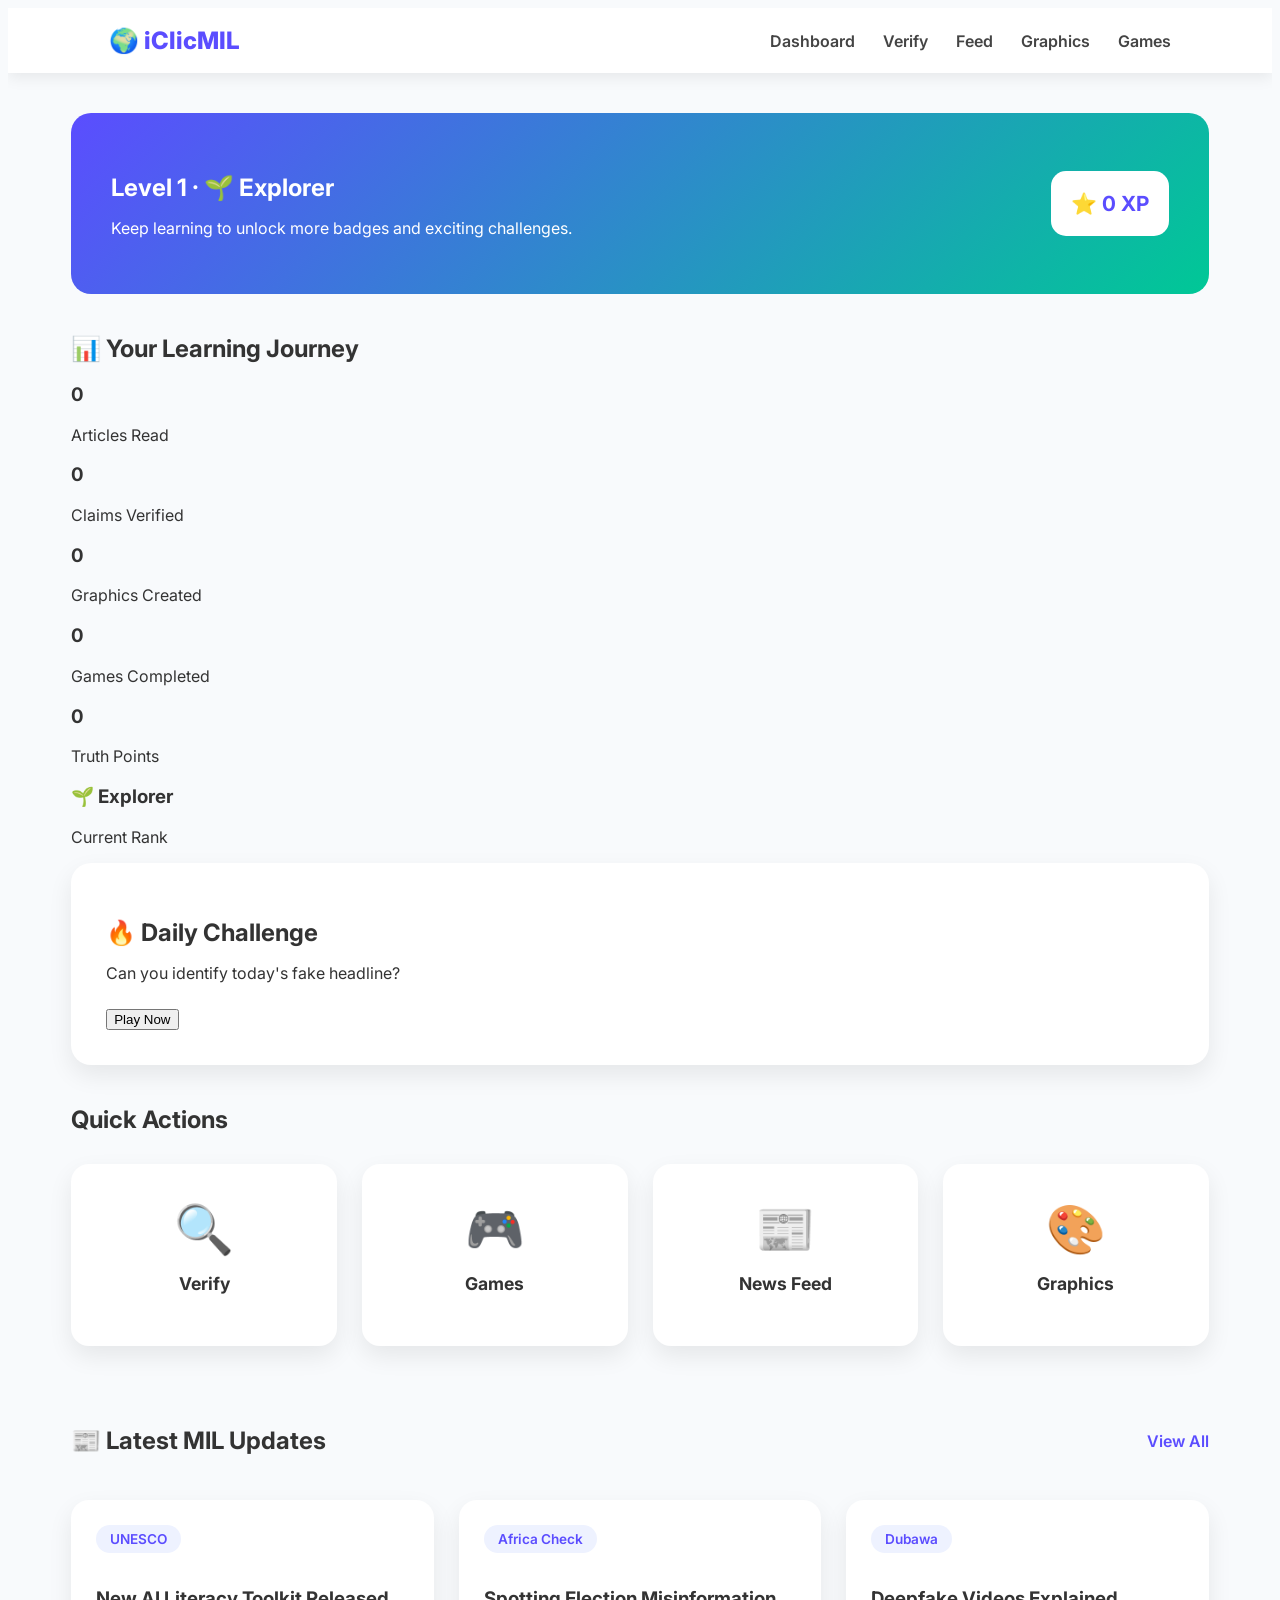
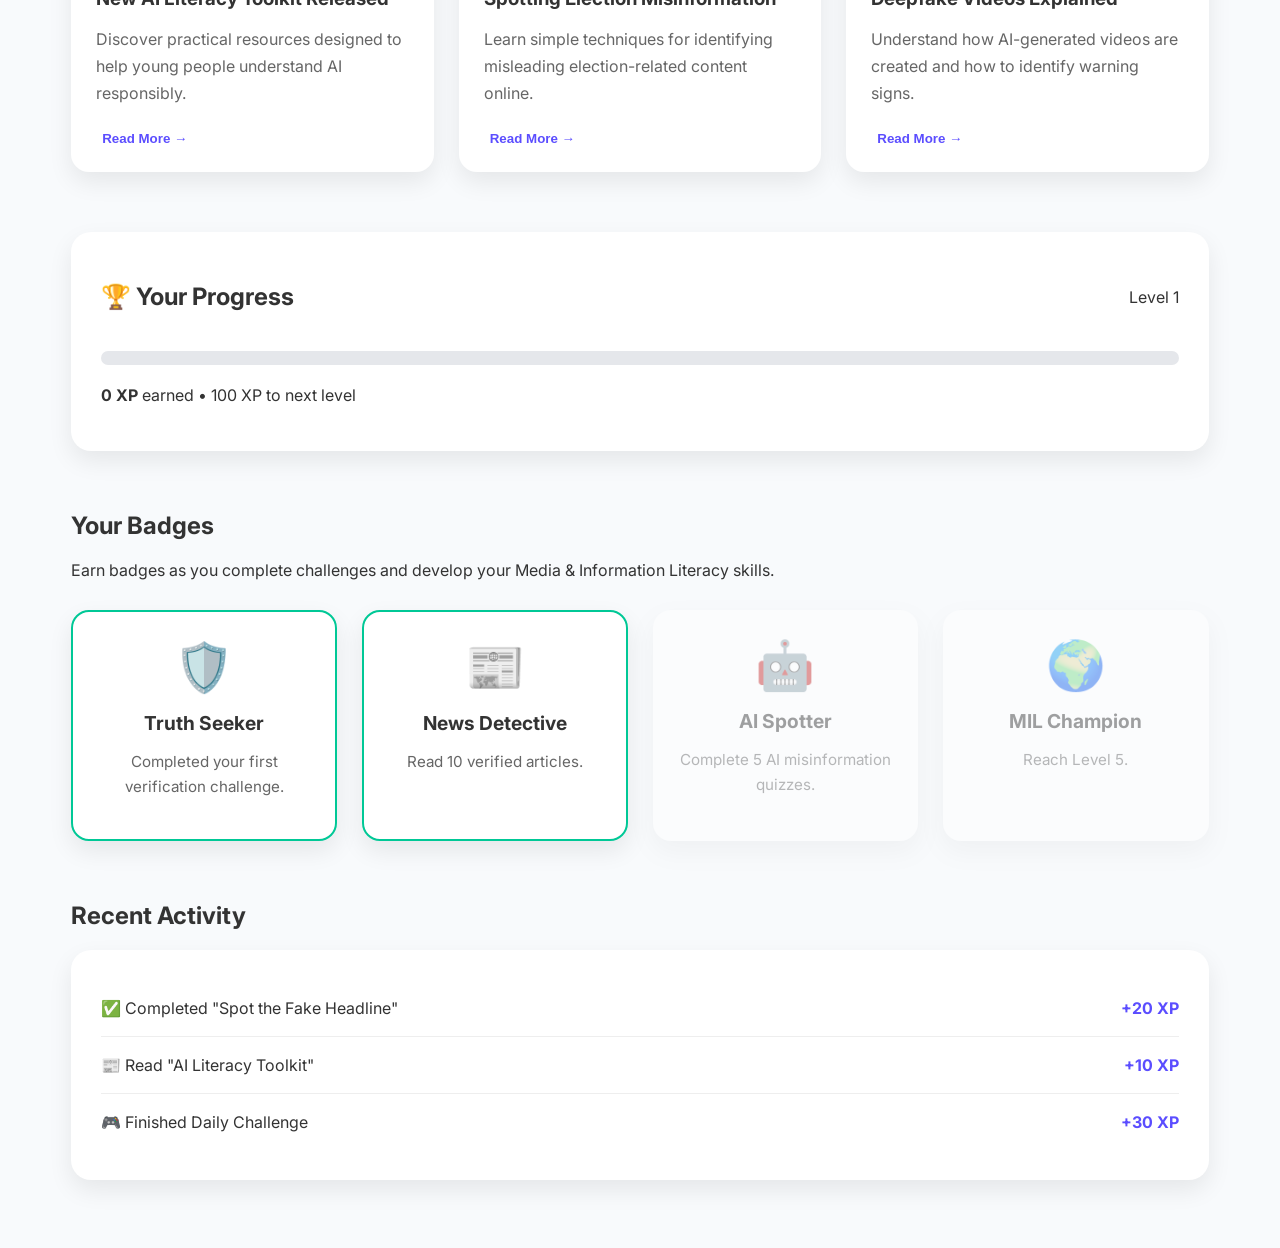
==== dashboard.html @ 87e96ed2 "Add files via upload" ====
<!DOCTYPE html>
<html lang="en">

<head>

    <meta charset="UTF-8">

    <meta name="viewport" content="width=device-width, initial-scale=1.0">

    <title>Dashboard | iClicMIL</title>

    

    <link rel="preconnect" href="https://fonts.googleapis.com">

    <link rel="preconnect" href="https://fonts.gstatic.com" crossorigin>

    <link href="https://fonts.googleapis.com/css2?family=Poppins:wght@400;600;700&family=Inter:wght@400;500;600&display=swap" rel="stylesheet">

    <link rel="stylesheet" href="dashboard.css">
    <link rel="stylesheet" href="components.css">
    <link rel="stylesheet" href="responsive.css">

</head>

<body>
<header class="main-header">

    <div class="logo">

        🌍 iClicMIL

    </div>

    <nav class="navbar">

        <a href="dashboard.html">Dashboard</a>

        <a href="verify.html">Verify</a>

        <a href="feed.html">Feed</a>

        <a href="graphics.html">Graphics</a>

        <a href="games.html">Games</a>

    </nav>

</header>




<main class="dashboard">

    <!-- Welcome Card -->

    <section class="welcome-card">

        <div>

            <h1>

                Level 1 · Beginner

            </h1>

            <p>

                Keep learning to unlock more badges and exciting challenges.

            </p>

        </div>

        <div class="xp-box">

            ⭐ 120 XP

        </div>

    </section>

    <section class="stats-card">

    <h2>📊 Your Learning Journey</h2>

    <div class="stats-grid">

        <div class="stat-box">

            <h3 id="articlesCount">0</h3>

            <p>Articles Read</p>

        </div>

        <div class="stat-box">

            <h3 id="claimsCount">0</h3>

            <p>Claims Verified</p>

        </div>

        <div class="stat-box">

            <h3 id="graphicsCount">0</h3>

            <p>Graphics Created</p>

        </div>

        <div class="stat-box">

            <h3 id="gamesCount">0</h3>

            <p>Games Completed</p>

        </div>

        <div class="stat-box">

            <h3 id="truthPoints">0</h3>

            <p>Truth Points</p>

        </div>

        <div class="stat-box">

            <h3 id="rankText">

                Explorer

            </h3>

            <p>Current Rank</p>

        </div>

    </div>

</section>





    <!-- Daily Challenge -->

    <section class="daily-challenge">

        <h2>🔥 Daily Challenge</h2>

        <p>

            Can you identify today's fake headline?

        </p>

        <button class="btn">

            Play Now

        </button>

    </section>


    <!-- Quick Actions -->

    <section class="quick-actions">

        <h2>Quick Actions</h2>

        <div class="action-grid">

            <div class="action-card">

                🔍

                <h3>Verify</h3>

            </div>

            <div class="action-card">

                🎮

                <h3>Games</h3>

            </div>

            <div class="action-card">

                📰

                <h3>News Feed</h3>

            </div>

            <div class="action-card">

                🎨

                <h3>Graphics</h3>

            </div>

        </div>

    </section>

    <!-- ===========================
        LATEST FEED
=========================== -->

<section class="latest-feed">

    <div class="feed-header">

        <h2>📰 Latest MIL Updates</h2>

        <a href="#">View All</a>

    </div>

    <div class="feed-grid">

        <article class="feed-card">

            <span class="feed-tag">UNESCO</span>

            <h3>

                New AI Literacy Toolkit Released

            </h3>

            <p>

                Discover practical resources designed to help
                young people understand AI responsibly.

            </p>

            <button class="read-btn">

                Read More →

            </button>

        </article>


        <article class="feed-card">

            <span class="feed-tag">

                Africa Check

            </span>

            <h3>

                Spotting Election Misinformation

            </h3>

            <p>

                Learn simple techniques for identifying
                misleading election-related content online.

            </p>

            <button class="read-btn">

                Read More →

            </button>

        </article>


        <article class="feed-card">

            <span class="feed-tag">

                Dubawa

            </span>

            <h3>

                Deepfake Videos Explained

            </h3>

            <p>

                Understand how AI-generated videos are created
                and how to identify warning signs.

            </p>

            <button class="read-btn">

                Read More →

            </button>

        </article>

    </div>

</section>



<!-- ===========================
        PROGRESS
=========================== -->

<section class="progress-section">

    <div class="progress-card">

        <div class="progress-header">

            <h2>🏆 Your Progress</h2>

            <span>Level 1</span>

        </div>

        <div class="progress-bar">

            <div class="progress-fill"></div>

        </div>

        <p>

            <strong>120 XP</strong> earned • 80 XP to reach Level 2

        </p>

    </div>


<!-- ===========================
        BADGES
=========================== -->

<section class="badges-section">

    <div class="section-title">

        <h2>Your Badges</h2>

        <p>

            Earn badges as you complete challenges and develop your
            Media & Information Literacy skills.

        </p>

    </div>

    <div class="badges-grid">

        <div class="badge-card earned">

            🛡️

            <h3>Truth Seeker</h3>

            <p>

                Completed your first verification challenge.

            </p>

        </div>

        <div class="badge-card earned">

            📰

            <h3>News Detective</h3>

            <p>

                Read 10 verified articles.

            </p>

        </div>

        <div class="badge-card locked">

            🤖

            <h3>AI Spotter</h3>

            <p>

                Complete 5 AI misinformation quizzes.

            </p>

        </div>

        <div class="badge-card locked">

            🌍

            <h3>MIL Champion</h3>

            <p>

                Reach Level 5.

            </p>

        </div>

    </div>

</section>

<!-- ===========================
        RECENT ACTIVITY
=========================== -->

<section class="activity-section">

    <div class="section-title">

        <h2>Recent Activity</h2>

    </div>

    <div class="activity-card">

        <div class="activity-item">

            ✅ Completed "Spot the Fake Headline"

            <span>+20 XP</span>

        </div>

        <div class="activity-item">

            📰 Read "AI Literacy Toolkit"

            <span>+10 XP</span>

        </div>

        <div class="activity-item">

            🎮 Finished Daily Challenge

            <span>+30 XP</span>

        </div>

    </div>

</section>



</main>
<script src="storage.js"></script>
<script src="dashboard.js"></script>

</body>

</html>
---- dashboard.css ----
/* ===========================
        DASHBOARD
=========================== */

@import url('https://fonts.googleapis.com/css2?family=Poppins:wght@400;600;700&family=Inter:wght@400;500;600&display=swap');


body{

    html{
        scroll-behavior: smooth;
    }

    font-family:'Inter',sans-serif;
    background:#f8fafc;
    color:#333;
    overflow-x: hidden;

}
.dashboard-header{

    display:flex;

    justify-content:space-between;

    align-items:center;

    padding:20px 8%;

    background:white;

    box-shadow:0 2px 10px rgba(0,0,0,.08);

}

.dashboard-logo{

    font-size:1.5rem;

    font-weight:700;

    color:#5B4DFF;

}

.dashboard{

    width:90%;

    max-width:1200px;

    margin:40px auto;

}

.welcome-card{

    background:linear-gradient(135deg,#5B4DFF,#00C896);

    color:white;

    border-radius:20px;

    padding:40px;

    display:flex;

    justify-content:space-between;

    align-items:center;

    margin-bottom:40px;

}

.welcome-card h1{

    margin-bottom:10px;

}

.xp-box{

    background:white;

    color:#5B4DFF;

    padding:20px;

    border-radius:15px;

    font-size:1.3rem;

    font-weight:bold;

}

.daily-challenge{

    background:white;

    padding:35px;

    border-radius:20px;

    box-shadow:0 10px 25px rgba(0,0,0,.08);

    margin-bottom:40px;

}

.daily-challenge h2{

    margin-bottom:15px;

}

.daily-challenge p{

    margin-bottom:25px;

}

.action-grid{

    display:grid;

    grid-template-columns:repeat(auto-fit,minmax(180px,1fr));

    gap:25px;

    margin-top:30px;

}

.action-card{

    background:white;

    border-radius:18px;

    padding:35px;

    text-align:center;

    box-shadow:0 10px 25px rgba(0,0,0,.08);

    transition:.3s;

    cursor:pointer;

    font-size:3rem;

}

.action-card h3{

    margin-top:15px;

    font-size:1.1rem;

}

.action-card:hover{

    transform:translateY(-8px);

    box-shadow:0 18px 35px rgba(91,77,255,.15);

}


/* ===========================
        LATEST FEED
=========================== */

.latest-feed{

    margin-top:60px;

}

.feed-header{

    display:flex;

    justify-content:space-between;

    align-items:center;

    margin-bottom:25px;

}

.feed-header a{

    text-decoration:none;

    color:#5B4DFF;

    font-weight:600;

}

.feed-grid{

    display:grid;

    grid-template-columns:repeat(auto-fit,minmax(280px,1fr));

    gap:25px;

}

.feed-card{

    background:white;

    padding:25px;

    border-radius:18px;

    box-shadow:0 10px 25px rgba(0,0,0,.08);

    transition:.3s;

}

.feed-card:hover{

    transform:translateY(-8px);

}

.feed-tag{

    display:inline-block;

    background:#EEF2FF;

    color:#5B4DFF;

    padding:6px 14px;

    border-radius:20px;

    font-size:.85rem;

    margin-bottom:15px;

    font-weight:600;

}

.feed-card h3{

    margin-bottom:15px;

}

.feed-card p{

    color:#666;

    line-height:1.7;

    margin-bottom:20px;

}

.read-btn{

    border:none;

    background:none;

    color:#5B4DFF;

    cursor:pointer;

    font-weight:600;

}



/* ===========================
        PROGRESS
=========================== */

.progress-section{

    margin-top:60px;

}

.progress-card{

    background:white;

    padding:30px;

    border-radius:20px;

    box-shadow:0 10px 25px rgba(0,0,0,.08);

}

.progress-header{

    display:flex;

    justify-content:space-between;

    align-items:center;

    margin-bottom:20px;

}

.progress-bar{

    width:100%;

    height:14px;

    background:#E5E7EB;

    border-radius:30px;

    overflow:hidden;

    margin-bottom:20px;

}

.progress-fill{

    width:60%;

    height:100%;

    background:linear-gradient(90deg,#5B4DFF,#00C896);

    border-radius:30px;

}





/* ===========================
        BADGES
=========================== */

.badges-section{

    margin-top:60px;

}

.badges-grid{

    display:grid;

    grid-template-columns:repeat(auto-fit,minmax(220px,1fr));

    gap:25px;

    margin-top:30px;

}

.badge-card{

    background:white;

    border-radius:18px;

    padding:25px;

    text-align:center;

    box-shadow:0 10px 25px rgba(0,0,0,.08);

    transition:.3s;

}

.badge-card:hover{

    transform:translateY(-8px);

}

.badge-card{

    font-size:3rem;

}

.badge-card h3{

    margin:15px 0;

    font-size:1.2rem;

}

.badge-card p{

    color:#666;

    font-size:.95rem;

    line-height:1.6;

}

.locked{

    opacity:.45;

}

.earned{

    border:2px solid #00C896;

}


/* ===========================
        RECENT ACTIVITY
=========================== */

.activity-section{

    margin:60px 0;

}

.activity-card{

    background:white;

    border-radius:20px;

    padding:30px;

    box-shadow:0 10px 25px rgba(0,0,0,.08);

}

.activity-item{

    display:flex;

    justify-content:space-between;

    align-items:center;

    padding:18px 0;

    border-bottom:1px solid #eee;

}

.activity-item:last-child{

    border-bottom:none;

}

.activity-item span{

    color:#5B4DFF;

    font-weight:700;

}
---- components.css ----
/* ====================================
   Shared Components
==================================== */

.main-header{

    display:flex;

    justify-content:space-between;

    align-items:center;

    padding:18px 8%;

    background:#ffffff;

    position:sticky;

    top:0;

    z-index:1000;

    box-shadow:0 4px 15px rgba(0,0,0,.08);

}

.logo{

    font-size:1.5rem;

    font-weight:800;

    color:#5B4DFF;

}

.navbar{

    display:flex;

    gap:28px;

    align-items:center;

}

.navbar a{

    text-decoration:none;

    color:#444;

    font-weight:600;

    transition:.3s;

    position:relative;

}

.navbar a:hover{

    color:#5B4DFF;

}

.navbar a::after{

    content:"";

    position:absolute;

    left:0;

    bottom:-6px;

    width:0;

    height:2px;

    background:#5B4DFF;

    transition:.3s;

}

.navbar a:hover::after{

    width:100%;

}

/* Mobile */

@media(max-width:768px){

.main-header{

    flex-direction:column;

    gap:15px;

}

.navbar{

    flex-wrap:wrap;

    justify-content:center;

    gap:18px;

}

}
---- responsive.css ----
/* =========================================
   iClicMIL RESPONSIVE DESIGN
   Phase 3 - Mobile & Tablet
========================================= */


/* =========================================
   GLOBAL MOBILE FIXES
========================================= */

* {
    box-sizing: border-box;
}

html,
body {
    max-width: 100%;
    overflow-x: hidden;
}

img,
canvas {
    max-width: 100%;
    height: auto;
}


/* =========================================
   TABLET
   768px and below
========================================= */

@media (max-width: 768px) {

    /* -----------------------------
       HEADER / NAVBAR
    ----------------------------- */

    .main-header {
        padding: 14px 20px;
        flex-wrap: wrap;
        gap: 12px;
    }

    .logo {
        font-size: 20px;
    }

    .navbar {
        width: 100%;
        display: flex;
        justify-content: center;
        flex-wrap: wrap;
        gap: 8px;
    }

    .navbar a {
        font-size: 14px;
        padding: 8px 10px;
    }


    /* -----------------------------
       MAIN CONTENT
    ----------------------------- */

    .dashboard,
    main {
        width: 100%;
        max-width: 100%;
        padding-left: 18px;
        padding-right: 18px;
    }


    /* -----------------------------
       WELCOME CARD
    ----------------------------- */

    .welcome-card {
        flex-direction: column;
        align-items: flex-start;
        gap: 18px;
    }

    .welcome-card h1 {
        font-size: 28px;
    }

    .xp-box {
        align-self: stretch;
        text-align: center;
    }


    /* -----------------------------
       DAILY CHALLENGE
    ----------------------------- */

    .daily-challenge {
        padding: 22px;
    }


    /* -----------------------------
       QUICK ACTIONS
    ----------------------------- */

    .action-grid {
        grid-template-columns: repeat(2, 1fr);
        gap: 14px;
    }


    /* -----------------------------
       STATISTICS
    ----------------------------- */

    .stats-grid {
        grid-template-columns: repeat(2, 1fr);
    }


    /* -----------------------------
       FEED
    ----------------------------- */

    .feed-grid {
        grid-template-columns: 1fr;
    }

    .feed-card {
        width: 100%;
    }


    /* -----------------------------
       BADGES
    ----------------------------- */

    .badges-grid {
        grid-template-columns: repeat(2, 1fr);
    }


    /* -----------------------------
       ACTIVITY
    ----------------------------- */

    .activity-item {
        flex-direction: column;
        align-items: flex-start;
        gap: 6px;
    }


    /* -----------------------------
       PROGRESS
    ----------------------------- */

    .progress-card {
        padding: 20px;
    }

}


/* =========================================
   MOBILE
   600px and below
========================================= */

@media (max-width: 600px) {

    /* -----------------------------
       HEADER
    ----------------------------- */

    .main-header {
        padding: 12px 14px;
    }

    .logo {
        font-size: 18px;
    }

    .navbar {
        justify-content: flex-start;
        overflow-x: auto;
        flex-wrap: nowrap;
        padding-bottom: 5px;
        scrollbar-width: none;
    }

    .navbar::-webkit-scrollbar {
        display: none;
    }

    .navbar a {
        flex: 0 0 auto;
        white-space: nowrap;
        font-size: 13px;
        padding: 7px 10px;
    }


    /* -----------------------------
       MAIN CONTENT
    ----------------------------- */

    .dashboard,
    main {
        padding-left: 14px;
        padding-right: 14px;
    }


    /* -----------------------------
       HEADINGS
    ----------------------------- */

    h1 {
        font-size: 26px;
    }

    h2 {
        font-size: 21px;
    }

    h3 {
        font-size: 17px;
    }


    /* -----------------------------
       WELCOME
    ----------------------------- */

    .welcome-card {
        padding: 20px;
    }

    .welcome-card h1 {
        font-size: 24px;
    }

    .welcome-card p {
        font-size: 14px;
        line-height: 1.6;
    }


    /* -----------------------------
       QUICK ACTIONS
    ----------------------------- */

    .action-grid {
        grid-template-columns: 1fr 1fr;
        gap: 10px;
    }

    .action-card {
        padding: 18px 12px;
        text-align: center;
    }


    /* -----------------------------
       STATISTICS
    ----------------------------- */

    .stats-card {
        padding: 18px;
    }

    .stats-grid {
        grid-template-columns: 1fr 1fr;
        gap: 10px;
    }

    .stat-box {
        padding: 16px 10px;
    }

    .stat-box h3 {
        font-size: 22px;
    }

    .stat-box p {
        font-size: 12px;
    }


    /* -----------------------------
       DAILY CHALLENGE
    ----------------------------- */

    .daily-challenge {
        padding: 20px;
    }

    .daily-challenge .btn {
        width: 100%;
    }


    /* -----------------------------
       FEED
    ----------------------------- */

    .feed-header {
        align-items: flex-start;
        gap: 10px;
    }

    .feed-header a {
        font-size: 13px;
    }

    .feed-card {
        padding: 18px;
    }

    .feed-card p {
        font-size: 14px;
        line-height: 1.6;
    }

    .read-btn {
        width: 100%;
    }


    /* -----------------------------
       PROGRESS
    ----------------------------- */

    .progress-header {
        flex-direction: column;
        align-items: flex-start;
        gap: 8px;
    }

    .progress-card p {
        font-size: 13px;
    }


    /* -----------------------------
       BADGES
    ----------------------------- */

    .badges-grid {
        grid-template-columns: 1fr;
    }

    .badge-card {
        padding: 20px;
    }


    /* -----------------------------
       ACTIVITY
    ----------------------------- */

    .activity-card {
        padding: 16px;
    }

    .activity-item {
        padding: 14px 0;
        font-size: 14px;
    }

}


/* =========================================
   SMALL PHONES
   400px and below
========================================= */

@media (max-width: 400px) {

    .main-header {
        padding: 10px;
    }

    .navbar a {
        font-size: 12px;
        padding: 6px 8px;
    }

    .dashboard,
    main {
        padding-left: 10px;
        padding-right: 10px;
    }

    .welcome-card {
        padding: 16px;
    }

    .welcome-card h1 {
        font-size: 21px;
    }

    .action-grid,
    .stats-grid {
        grid-template-columns: 1fr;
    }

    .daily-challenge {
        padding: 17px;
    }

}
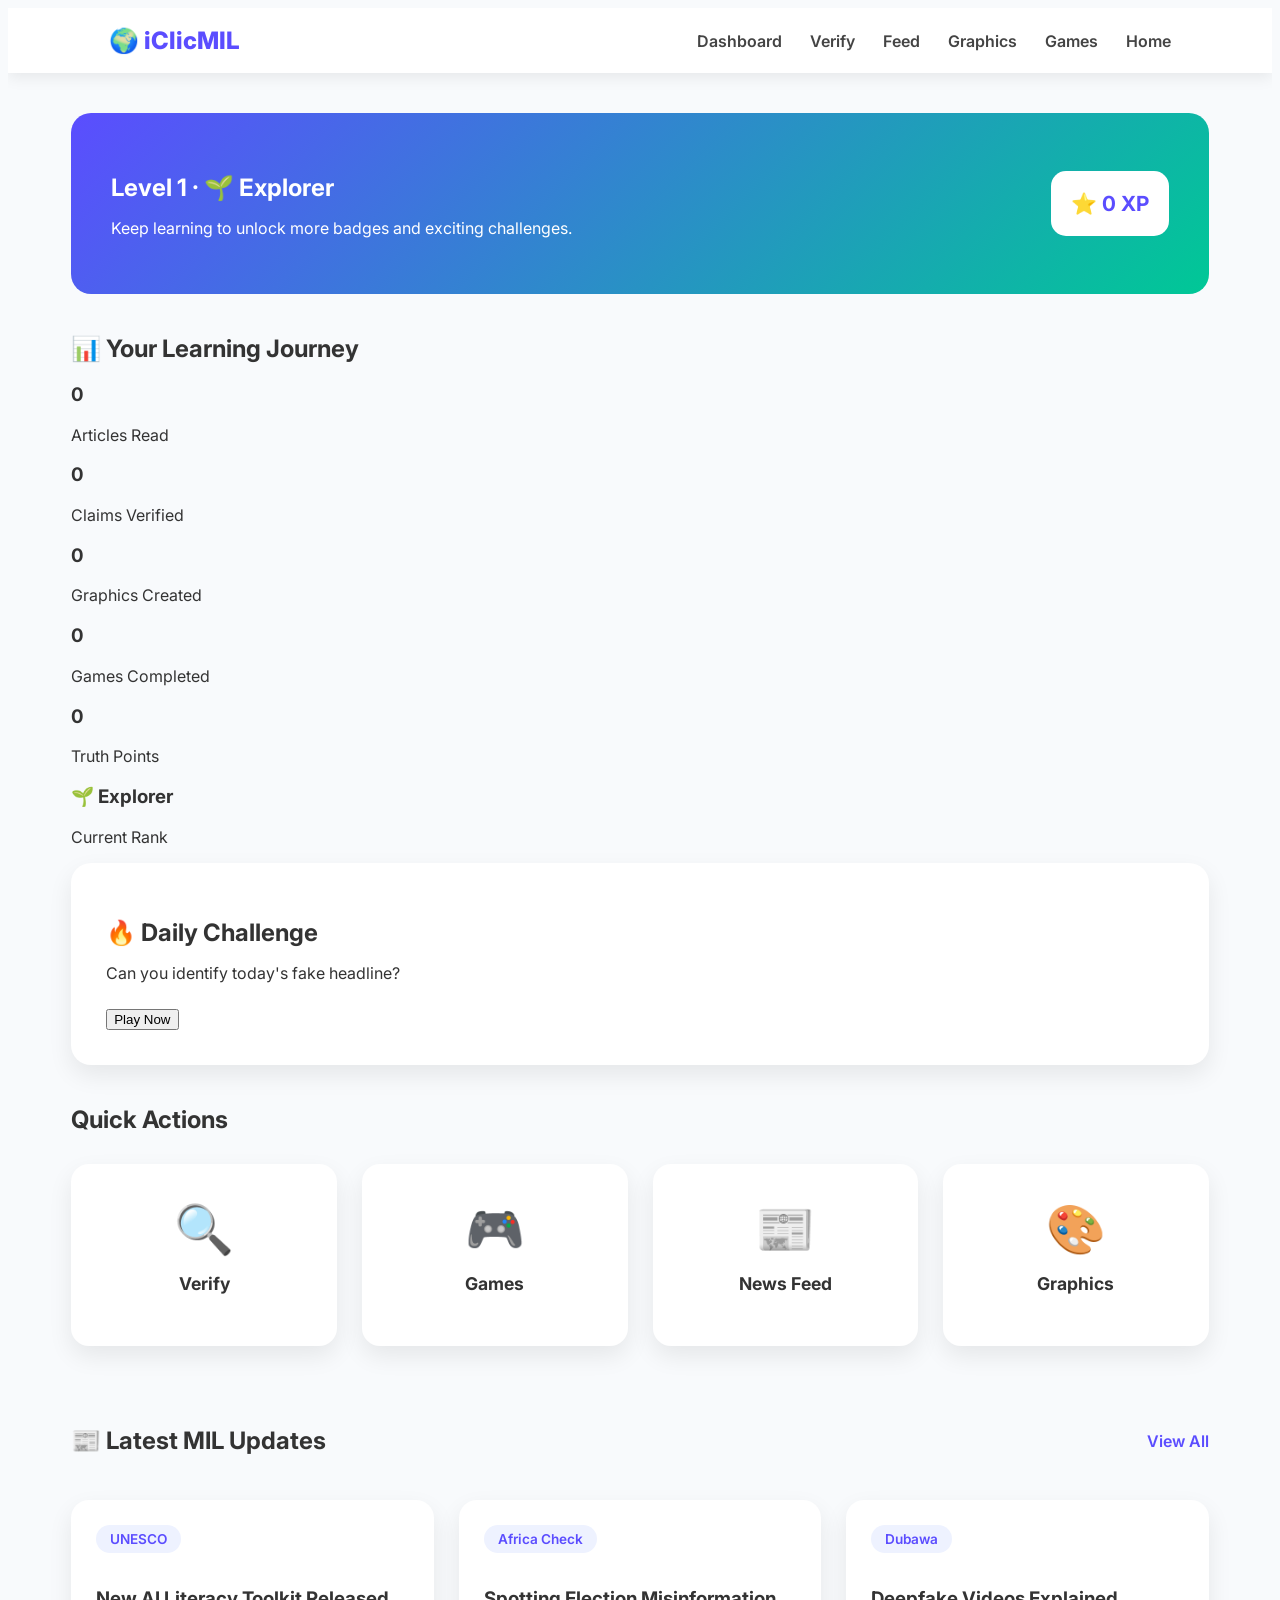
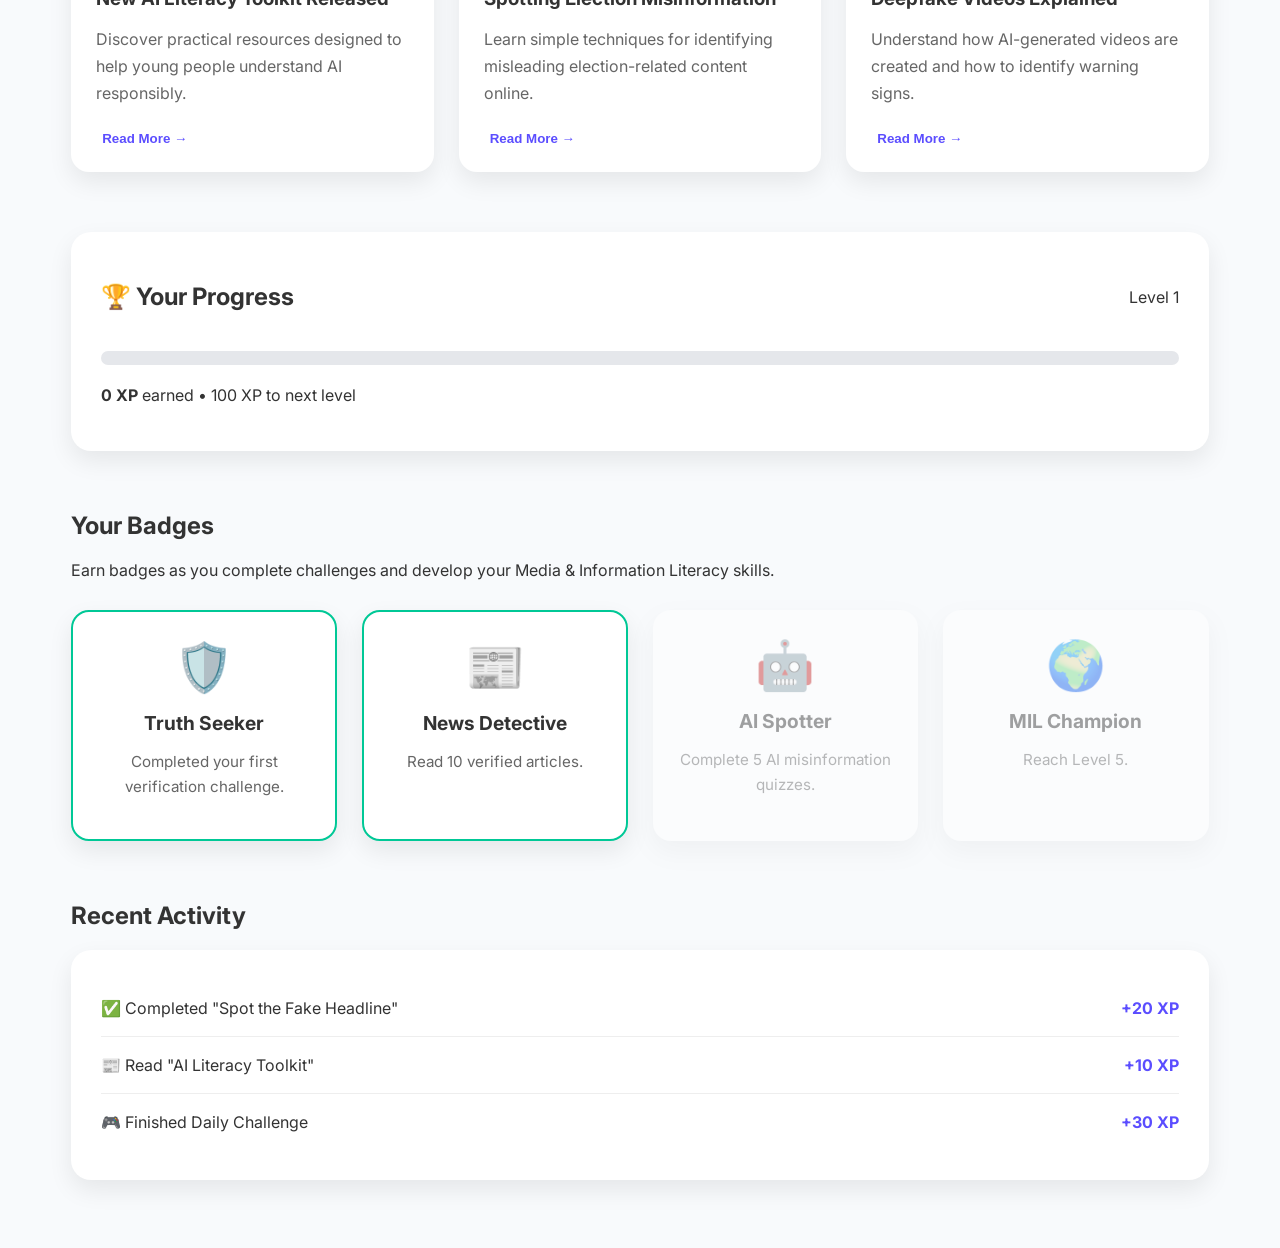
==== commit 246b0a27: "Update dashboard.html" ====
--- a/dashboard.html
+++ b/dashboard.html
@@ -43,6 +43,8 @@
         <a href="graphics.html">Graphics</a>
 
         <a href="games.html">Games</a>
+         <a href="index.html">Home</a>
+
 
     </nav>
 
@@ -159,7 +161,7 @@
 
         </p>
 
-        <button class="btn">
+        <button  class="btn">
 
             Play Now
 
@@ -222,7 +224,7 @@
 
         <h2>📰 Latest MIL Updates</h2>
 
-        <a href="#">View All</a>
+        <a href="verify.html">View All</a>
 
     </div>
 
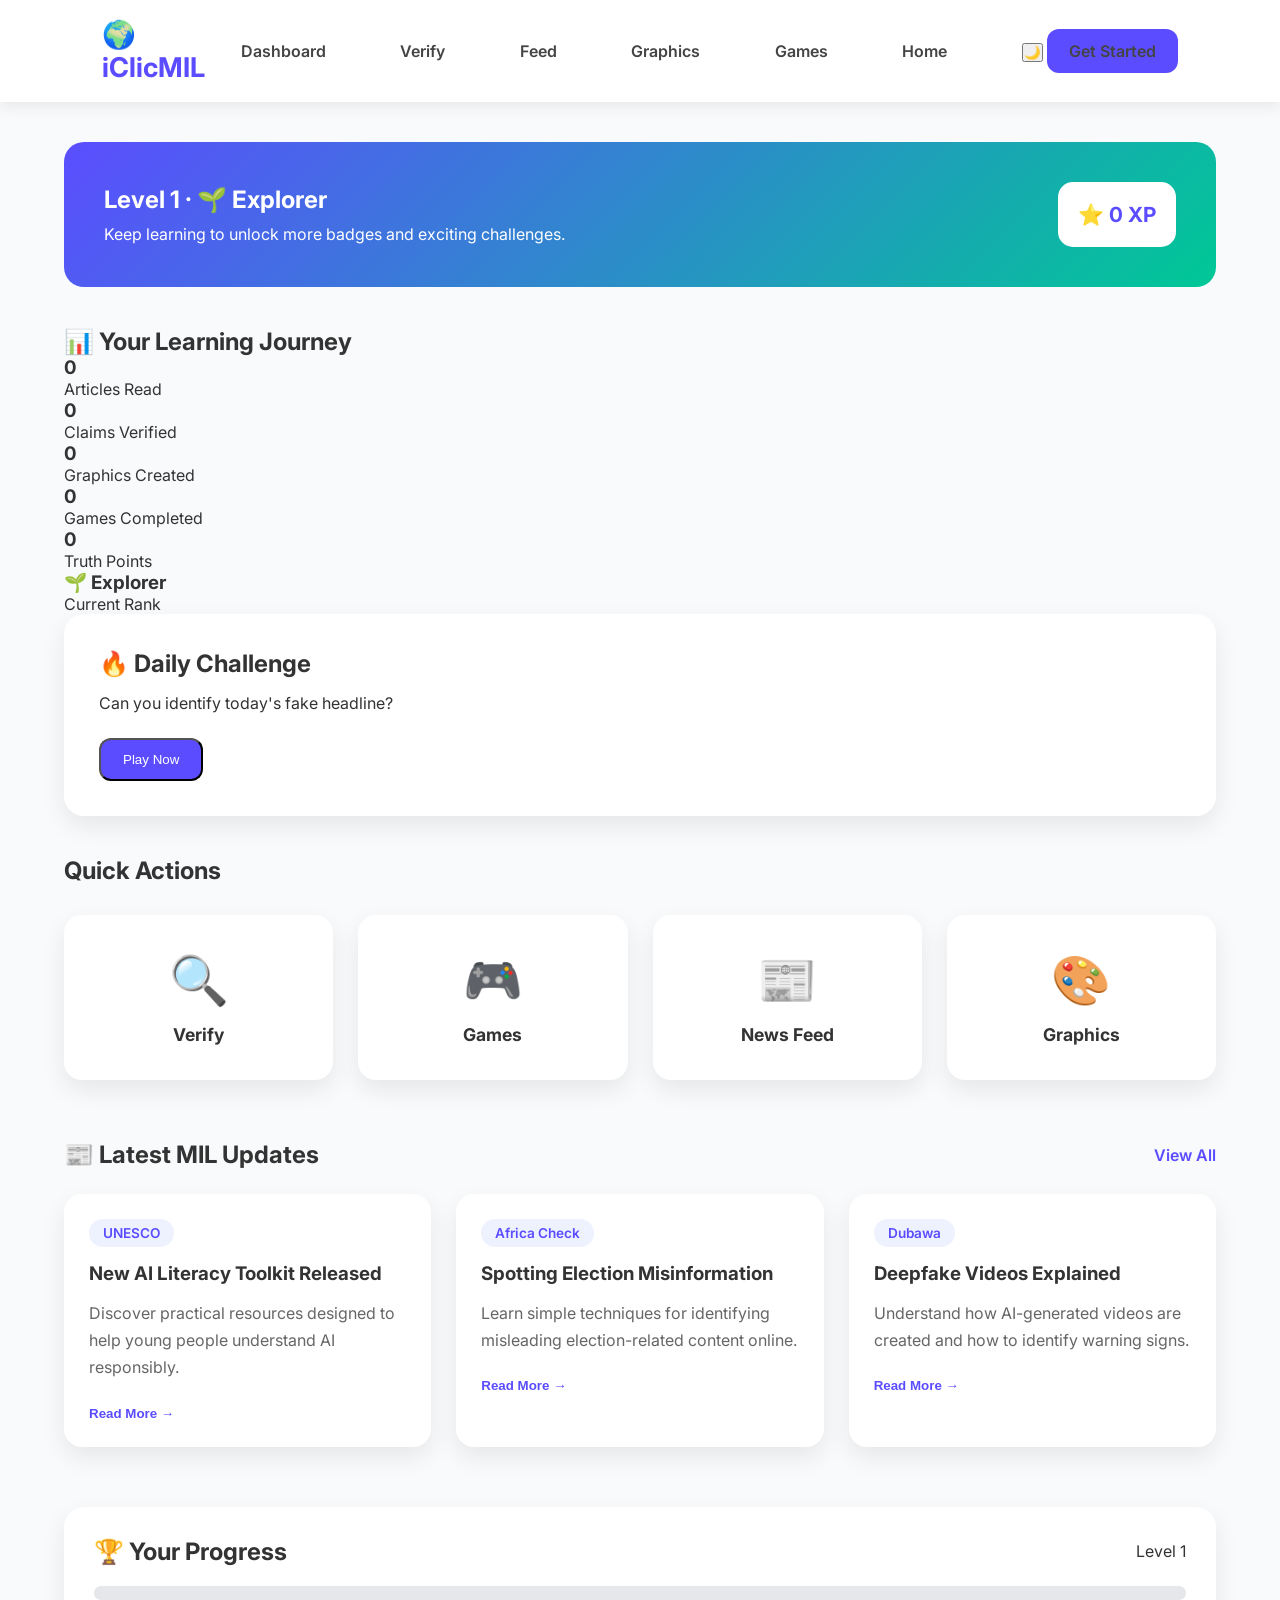
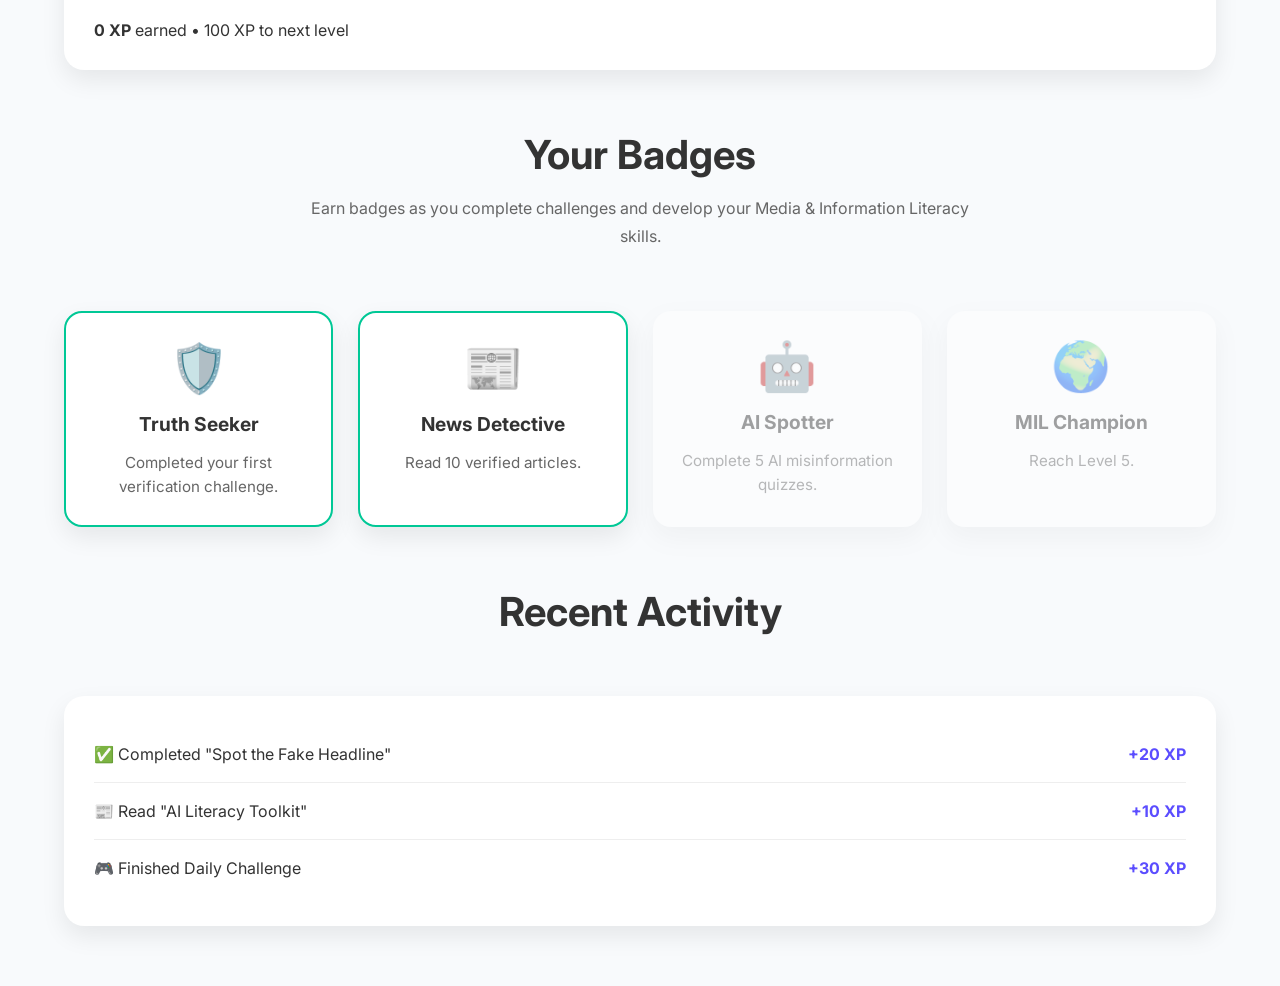
==== commit dcca8aab: "Update dashboard.html" ====
--- a/dashboard.html
+++ b/dashboard.html
@@ -20,6 +20,9 @@
     <link rel="stylesheet" href="dashboard.css">
     <link rel="stylesheet" href="components.css">
     <link rel="stylesheet" href="responsive.css">
+     <link rel="stylesheet" href="dark-mode.css">
+    <link rel="stylesheet" href="style.css">
+
 
 </head>
 
@@ -44,6 +47,20 @@
 
         <a href="games.html">Games</a>
          <a href="index.html">Home</a>
+
+               
+<div class="nav-actions">
+
+    <button id="darkModeToggle" class="dark-mode-toggle" aria-label="Toggle dark mode">
+        🌙
+    </button>
+
+    <a href="dashboard.html" class="btn">
+        Get Started
+    </a>
+
+</div>
+
 
 
     </nav>
@@ -480,6 +497,8 @@
 </main>
 <script src="storage.js"></script>
 <script src="dashboard.js"></script>
+    <script src="dark-mode.js"></script>
+
 
 </body>
 
--- a/dark-mode.css
+++ b/dark-mode.css
@@ -0,0 +1,168 @@
+
+
+/* =========================
+   iClicMIL DARK MODE
+========================= */
+
+body.dark-mode {
+    background: #0f172a;
+    color: #e5e7eb;
+}
+
+
+/* =========================
+   NAVBAR
+========================= */
+
+body.dark-mode header {
+    background: #111827;
+    box-shadow: 0 2px 10px rgba(0, 0, 0, 0.3);
+}
+
+body.dark-mode .nav-links a {
+    color: #d1d5db;
+}
+
+body.dark-mode .nav-links a:hover {
+    color: #8b7cff;
+}
+
+body.dark-mode .dark-mode-toggle {
+    background: #1f2937;
+    color: #f9fafb;
+}
+
+
+/* =========================
+   HERO
+========================= */
+
+body.dark-mode .hero p {
+    color: #cbd5e1;
+}
+
+body.dark-mode .badge {
+    background: #27234f;
+    color: #a99eff;
+}
+
+
+/* =========================
+   SECTION TEXT
+========================= */
+
+body.dark-mode .section-title p {
+    color: #94a3b8;
+}
+
+
+/* =========================
+   FEATURE CARDS
+========================= */
+
+body.dark-mode .feature-card {
+    background: #1e293b;
+    box-shadow: 0 10px 25px rgba(0, 0, 0, 0.25);
+}
+
+body.dark-mode .feature-card h3 {
+    color: #f8fafc;
+}
+
+body.dark-mode .feature-card p {
+    color: #94a3b8;
+}
+
+body.dark-mode .icon {
+    background: #29345c;
+}
+
+
+/* =========================
+   ABOUT
+========================= */
+
+body.dark-mode .about-content p {
+    color: #94a3b8;
+}
+
+body.dark-mode .about-content li {
+    color: #e5e7eb;
+}
+
+body.dark-mode .about-tag {
+    background: #12352f;
+    color: #34d399;
+}
+
+
+/* =========================
+   IMPACT CARDS
+========================= */
+
+body.dark-mode .impact-card {
+    background: #1e293b;
+    box-shadow: 0 10px 25px rgba(0, 0, 0, 0.25);
+}
+
+body.dark-mode .impact-card p {
+    color: #94a3b8;
+}
+
+
+/* =========================
+   HOW IT WORKS
+========================= */
+
+body.dark-mode .step-card {
+    background: #1e293b;
+    box-shadow: 0 10px 25px rgba(0, 0, 0, 0.25);
+}
+
+body.dark-mode .step-card p {
+    color: #94a3b8;
+}
+
+body.dark-mode .step-card h3 {
+    color: #f8fafc;
+}
+
+
+/* =========================
+   TRUSTED SOURCES
+========================= */
+
+body.dark-mode .trusted-card {
+    background: #1e293b;
+    color: #e5e7eb;
+    box-shadow: 0 10px 25px rgba(0, 0, 0, 0.25);
+}
+
+
+/* =========================
+   FOOTER
+========================= */
+
+body.dark-mode footer {
+    background: #020617;
+}
+
+
+/* =========================
+   TRANSITION
+========================= */
+
+body,
+header,
+.feature-card,
+.impact-card,
+.step-card,
+.trusted-card,
+.dark-mode-toggle {
+    transition:
+        background-color 0.3s ease,
+        color 0.3s ease,
+        box-shadow 0.3s ease;
+}
+
+
--- a/style.css
+++ b/style.css
@@ -0,0 +1,1090 @@
+/* ======================
+   GOOGLE FONT
+====================== */
+
+@import url('https://fonts.googleapis.com/css2?family=Poppins:wght@400;600;700&family=Inter:wght@400;500;600&display=swap');
+
+
+/* ======================
+   RESET
+====================== */
+
+*{
+    margin:0;
+    padding:0;
+    box-sizing:border-box;
+}
+
+body{
+
+    html{
+        scroll-behavior: smooth;
+    }
+
+    font-family:'Inter',sans-serif;
+    background:#f8fafc;
+    color:#333;
+    overflow-x: hidden;
+
+}
+
+
+/* ======================
+   NAVBAR
+====================== */
+
+header{
+
+    background:white;
+    box-shadow:0 2px 10px rgba(0,0,0,.05);
+
+}
+
+.navbar{
+
+    width:90%;
+    max-width:1200px;
+
+    margin:auto;
+
+    display:flex;
+    justify-content:space-between;
+    align-items:center;
+
+    padding:20px 0;
+
+}
+
+.logo{
+
+    font-size:1.7rem;
+    font-weight:700;
+    color:#5B4DFF;
+
+}
+
+.logo span{
+
+    margin-left:5px;
+
+}
+
+.nav-links{
+
+    display:flex;
+    list-style:none;
+    gap:30px;
+
+}
+
+.nav-links a{
+
+    text-decoration:none;
+    color:#444;
+    font-weight:500;
+
+    transition:.3s;
+
+}
+
+.nav-links a:hover{
+
+    color:#5B4DFF;
+
+}
+
+.btn{
+
+    text-decoration:none;
+
+    background:#5B4DFF;
+
+    color:white;
+
+    padding:12px 22px;
+
+    border-radius:12px;
+
+    transition:.35s ease;
+
+}
+
+.btn:hover{
+
+    background:#4537d6;
+    transform: translateY(-3px);
+    box-shadow: 0 12px 25px rgba(91,77,255,.05);
+
+}
+
+
+/* ======================
+   HERO
+====================== */
+
+.hero{
+
+    width:90%;
+    max-width:1200px;
+
+    margin:80px auto;
+
+    display:flex;
+    align-items:center;
+    justify-content:space-between;
+
+    gap:60px;
+
+}
+
+.hero-content{
+
+    flex:1;
+
+}
+
+.badge{
+
+    display:inline-block;
+
+    background:#e8e6ff;
+
+    color:#5B4DFF;
+
+    padding:8px 16px;
+
+    border-radius:30px;
+
+    font-size:.9rem;
+
+    margin-bottom:25px;
+
+}
+
+.hero h1{
+
+    font-family:'Poppins',sans-serif;
+
+    font-size:4rem;
+
+    line-height:1.1;
+
+    margin-bottom:25px;
+
+}
+
+.hero p{
+
+    font-size:1.1rem;
+
+    color:#555;
+
+    max-width:550px;
+
+    margin-bottom:35px;
+
+    line-height:1.8;
+
+}
+
+.hero-buttons{
+
+    display:flex;
+
+    gap:20px;
+
+}
+
+.btn-outline{
+
+    text-decoration:none;
+
+    border:2px solid #5B4DFF;
+
+    color:#5B4DFF;
+
+    padding:12px 22px;
+
+    border-radius:8px;
+
+    transition:.3s;
+
+}
+
+.btn-outline:hover{
+
+    background:#5B4DFF;
+
+    color:white;
+
+}
+
+
+/* ======================
+   HERO IMAGE
+====================== */
+
+.hero-image{
+
+    flex:1;
+
+    display:flex;
+
+    justify-content:center;
+
+}
+
+.circle{
+
+    width:350px;
+
+    height:350px;
+
+    border-radius:50%;
+
+    background:linear-gradient(135deg,#5B4DFF,#00C896);
+
+    display:flex;
+
+    justify-content:center;
+
+    align-items:center;
+
+    font-size:8rem;
+
+    color:white;
+
+    box-shadow:0 20px 40px rgba(91,77,255,.25);
+
+   /* 3D effect */
+    transform-style: preserve-3d;
+    perspective: 1000px;
+
+    /* Continuous animation */
+    animation: globeMotion 8s ease-in-out infinite;
+
+    transition: transform 0.5s ease;
+}
+
+
+/* ======================
+   GLOBE MOTION
+====================== */
+
+@keyframes globeMotion {
+
+    0% {
+        transform:
+            rotateX(0deg)
+            rotateY(0deg)
+            rotateZ(0deg)
+            translateY(0);
+    }
+
+    20% {
+        transform:
+            rotateX(15deg)
+            rotateY(25deg)
+            rotateZ(5deg)
+            translateY(-10px);
+    }
+
+    40% {
+        transform:
+            rotateX(-20deg)
+            rotateY(80deg)
+            rotateZ(-5deg)
+            translateY(5px);
+    }
+
+    60% {
+        transform:
+            rotateX(20deg)
+            rotateY(160deg)
+            rotateZ(8deg)
+            translateY(-12px);
+    }
+
+    80% {
+        transform:
+            rotateX(-15deg)
+            rotateY(260deg)
+            rotateZ(-6deg)
+            translateY(5px);
+    }
+
+    100% {
+        transform:
+            rotateX(0deg)
+            rotateY(360deg)
+            rotateZ(0deg)
+            translateY(0);
+    }
+
+
+}
+
+/* ======================
+   FEATURES SECTION
+====================== */
+
+.features{
+
+    width:90%;
+    max-width:1200px;
+
+    margin:100px auto;
+
+}
+
+.section-title{
+
+    text-align:center;
+
+    margin-bottom:60px;
+
+}
+
+.section-title h2{
+
+    font-size:2.5rem;
+
+    margin-bottom:15px;
+
+}
+
+.section-title p{
+
+    color:#666;
+
+    max-width:700px;
+
+    margin:auto;
+
+    line-height:1.8;
+
+}
+
+
+.features-grid{
+
+    display:grid;
+
+    grid-template-columns:repeat(auto-fit,minmax(250px,1fr));
+
+    gap:30px;
+
+}
+
+
+.feature-card{
+
+    background:white;
+
+    padding:35px;
+
+    border-radius:18px;
+
+    box-shadow:0 10px 25px rgba(0,0,0,.06);
+
+    transition:.3s;
+
+}
+
+
+.feature-card:hover{
+
+    transform:translateY(-10px) scale(1.02);
+
+    box-shadow:0 18px 35px rgba(91,77,255,.15);
+
+}
+
+
+.icon{
+
+    width:70px;
+
+    height:70px;
+
+    background:#eef2ff;
+
+    border-radius:50%;
+
+    display:flex;
+
+    justify-content:center;
+
+    align-items:center;
+
+    font-size:2rem;
+
+    margin-bottom:20px;
+
+}
+
+
+.feature-card h3{
+
+    margin-bottom:15px;
+
+    color:#111827;
+
+}
+
+
+.feature-card p{
+
+    color:#666;
+
+    line-height:1.7;
+
+}
+/* ======================
+      ABOUT SECTION
+====================== */
+
+.about{
+
+    width:90%;
+    max-width:1200px;
+
+    margin:120px auto;
+
+    display:flex;
+
+    align-items:center;
+
+    justify-content:space-between;
+
+    gap:70px;
+
+}
+
+.about-image{
+
+    flex:1;
+
+    display:flex;
+
+    justify-content:center;
+
+}
+
+.about-circle{
+
+    width:320px;
+
+    height:320px;
+
+    border-radius:50%;
+
+    background:linear-gradient(135deg,#00C896,#5B4DFF);
+
+    display:flex;
+
+    justify-content:center;
+
+    align-items:center;
+
+    font-size:7rem;
+
+    color:white;
+
+}
+
+.about-content{
+
+    flex:1;
+
+}
+
+.about-tag{
+
+    background:#e8fff8;
+
+    color:#00a37f;
+
+    padding:8px 18px;
+
+    border-radius:30px;
+
+    display:inline-block;
+
+    margin-bottom:20px;
+
+    font-weight:600;
+
+}
+
+.about-content h2{
+
+    font-size:2.4rem;
+
+    margin-bottom:20px;
+
+}
+
+.about-content p{
+
+    color:#666;
+
+    line-height:1.9;
+
+    margin-bottom:30px;
+
+}
+
+.about-content ul{
+
+    list-style:none;
+
+}
+
+.about-content li{
+
+    margin-bottom:18px;
+
+    font-size:1.05rem;
+
+}
+
+/* ======================
+      IMPACT SECTION
+====================== */
+
+.impact{
+
+    width:90%;
+    max-width:1200px;
+
+    margin:120px auto;
+
+    text-align:center;
+
+}
+
+.impact-grid{
+
+    display:grid;
+
+    grid-template-columns:repeat(auto-fit,minmax(220px,1fr));
+
+    gap:30px;
+
+    margin-top:60px;
+
+}
+
+.impact-card{
+
+    background:white;
+
+    padding:45px 30px;
+
+    border-radius:20px;
+
+    box-shadow:0 10px 25px rgba(0,0,0,.08);
+
+    transition:.3s;
+
+}
+
+.impact-card:hover{
+
+    transform:translateY(-10px);
+
+    box-shadow:0 20px 40px rgba(91,77,255,.15);
+
+}
+
+.counter{
+
+    font-size:3rem;
+
+    color:#5B4DFF;
+
+    margin-bottom:15px;
+
+    font-weight:700;
+
+}
+
+.impact-card p{
+
+    color:#666;
+
+    font-size:1.05rem;
+
+}
+
+
+/* ======================
+      HOW IT WORKS
+====================== */
+
+.how-it-works{
+
+    width:90%;
+    max-width:1200px;
+
+    margin:120px auto;
+
+}
+
+.steps-container{
+
+    display:grid;
+
+    grid-template-columns:repeat(auto-fit,minmax(250px,1fr));
+
+    gap:30px;
+
+    margin-top:60px;
+
+}
+
+.step-card{
+
+    background:white;
+
+    padding:40px 30px;
+
+    border-radius:20px;
+
+    text-align:center;
+
+    box-shadow:0 10px 25px rgba(0,0,0,.08);
+
+    transition:.3s;
+
+}
+
+.step-card:hover{
+
+    transform:translateY(-10px);
+
+    box-shadow:0 18px 35px rgba(91,77,255,.15);
+
+}
+
+.step-number{
+
+    width:70px;
+
+    height:70px;
+
+    margin:auto;
+
+    border-radius:50%;
+
+    background:#5B4DFF;
+
+    color:white;
+
+    display:flex;
+
+    justify-content:center;
+
+    align-items:center;
+
+    font-size:1.6rem;
+
+    font-weight:bold;
+
+    margin-bottom:20px;
+
+}
+
+.step-card h3{
+
+    margin-bottom:15px;
+
+}
+
+.step-card p{
+
+    color:#666;
+
+    line-height:1.7;
+
+}
+
+/* ======================
+      TRUSTED SOURCES
+====================== */
+
+.trusted{
+
+    width:90%;
+    max-width:1200px;
+
+    margin:120px auto;
+
+}
+
+.trusted-grid{
+
+    display:grid;
+
+    grid-template-columns:repeat(auto-fit,minmax(180px,1fr));
+
+    gap:25px;
+
+    margin-top:50px;
+
+}
+
+.trusted-card{
+
+    background:white;
+
+    padding:35px;
+
+    border-radius:18px;
+
+    text-align:center;
+
+    font-weight:600;
+
+    box-shadow:0 10px 25px rgba(0,0,0,.08);
+
+    transition:.3s;
+
+}
+
+.trusted-card:hover{
+
+    transform:translateY(-8px);
+
+    color:#5B4DFF;
+
+}
+
+
+/* ======================
+      CALL TO ACTION
+====================== */
+
+.cta{
+
+    background:linear-gradient(135deg,#5B4DFF,#00C896);
+
+    color:white;
+
+    text-align:center;
+
+    padding:90px 20px;
+
+    margin-top:120px;
+
+}
+
+.cta h2{
+
+    color:white;
+
+    font-size:2.5rem;
+
+    margin-bottom:20px;
+
+}
+
+.cta p{
+
+    max-width:650px;
+
+    margin:auto;
+
+    line-height:1.8;
+
+    margin-bottom:35px;
+
+}
+
+.cta .btn{
+
+    background:white;
+
+    color:#5B4DFF;
+
+}
+
+.cta .btn:hover{
+
+    background:#f3f3f3;
+
+}
+
+/* ======================
+      FOOTER
+====================== */
+
+footer{
+
+    background:#111827;
+
+    color:white;
+
+    text-align:center;
+
+    padding:50px 20px;
+
+}
+
+.footer-content h3{
+
+    color:white;
+
+    margin-bottom:15px;
+
+}
+
+.footer-content p{
+
+    margin-bottom:10px;
+
+    color:#d1d5db;
+
+}
+
+.copyright{
+
+    margin-top:25px;
+
+    font-size:.9rem;
+
+}
+
+
+/* ======================
+   FADE ANIMATION
+====================== */
+
+.fade{
+
+    opacity:0;
+
+    transform:translateY(40px);
+
+    transition:all .8s ease;
+
+}
+
+.fade.show{
+
+    opacity:1;
+
+    transform:translateY(0);
+
+}
+
+
+/* ===================================
+        RESPONSIVE DESIGN
+=================================== */
+
+/* Hide hamburger on desktop */
+
+.menu-toggle{
+
+    display:none;
+
+    font-size:2rem;
+
+    cursor:pointer;
+
+}
+
+
+/* Tablet */
+
+@media(max-width:992px){
+
+.hero{
+
+    flex-direction:column;
+
+    text-align:center;
+
+}
+
+.hero-content{
+
+    order:1;
+
+}
+
+.hero-image{
+
+    order:2;
+
+    margin-top:40px;
+
+}
+
+.hero-buttons{
+
+    justify-content:center;
+
+}
+
+.about{
+
+    flex-direction:column;
+
+    text-align:center;
+
+}
+
+.about ul{
+
+    text-align:left;
+
+    display:inline-block;
+
+}
+
+}
+
+
+/* Mobile */
+
+@media(max-width:768px){
+
+.navbar{
+
+    position:relative;
+
+}
+
+.menu-toggle{
+
+    display:block;
+
+}
+
+.nav-links{
+
+    display:none;
+
+    position:absolute;
+
+    top:90px;
+
+    left:0;
+
+    width:100%;
+
+    background:white;
+
+    flex-direction:column;
+
+    text-align:center;
+
+    padding:20px 0;
+
+    box-shadow:0 10px 25px rgba(0,0,0,.1);
+
+}
+
+.nav-links.active{
+
+    display:flex;
+
+}
+
+.nav-btn{
+
+    display:none;
+
+}
+
+.hero h1{
+
+    font-size:2.8rem;
+
+}
+
+.section-title h2{
+
+    font-size:2rem;
+
+}
+
+.hero-buttons{
+
+    flex-direction:column;
+
+    align-items:center;
+
+}
+
+.hero-buttons .btn,
+
+.hero-buttons .btn-outline{
+
+    width:220px;
+
+    text-align:center;
+
+}
+
+.circle{
+
+    width:250px;
+
+    height:250px;
+
+    font-size:5rem;
+
+}
+
+.about-circle{
+
+    width:220px;
+
+    height:220px;
+
+    font-size:5rem;
+
+}
+
+}
+
+
+/* Small Phones */
+
+@media(max-width:480px){
+
+.hero h1{
+
+    font-size:2.2rem;
+
+}
+
+.hero p{
+
+    font-size:1rem;
+
+}
+
+.section-title h2{
+
+    font-size:1.7rem;
+
+}
+
+.counter{
+
+    font-size:2.3rem;
+
+}
+
+.cta h2{
+
+    font-size:2rem;
+
+}
+
+}
